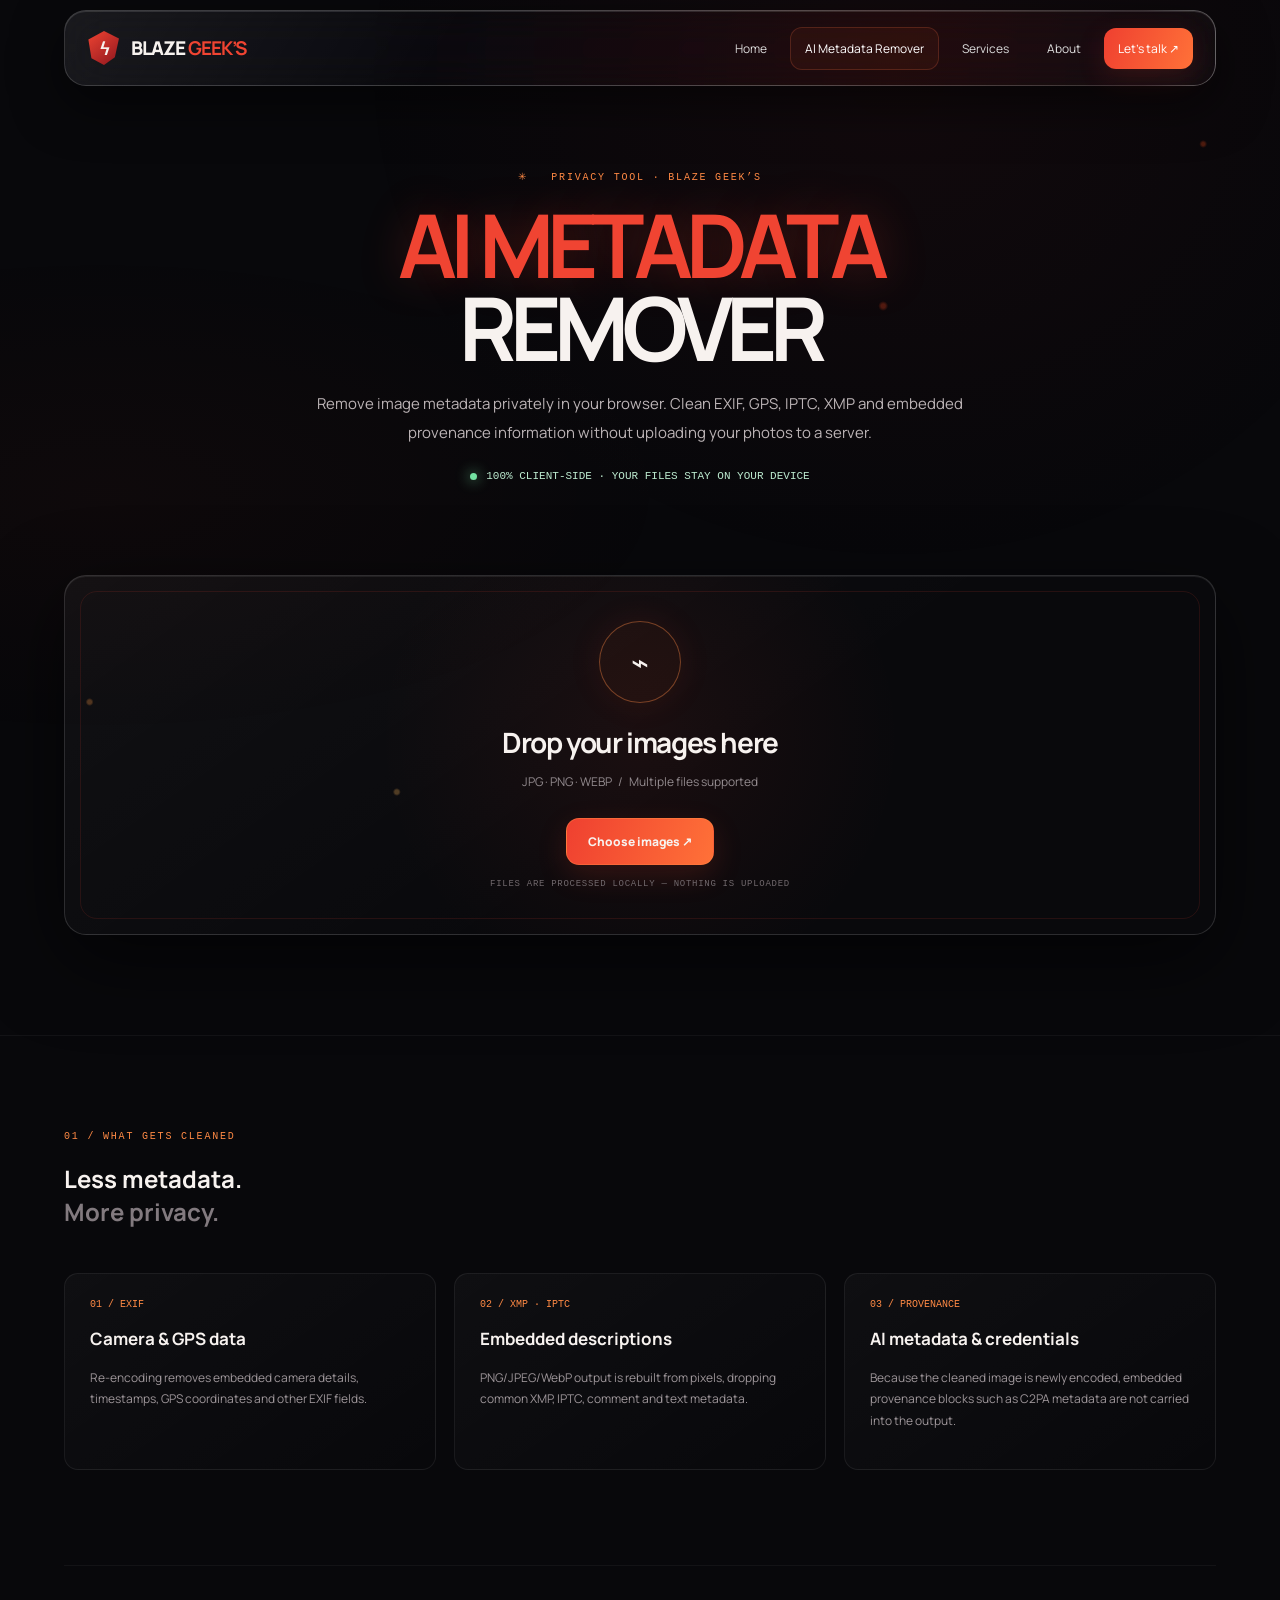
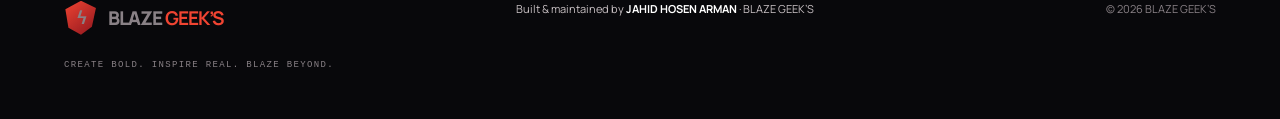
==== aimetadataremover/index.html @ 6d4a9574 "Add AI Metadata Remover friendly route" ====
<!doctype html><html lang="en"><head><meta charset="utf-8"><meta name="viewport" content="width=device-width,initial-scale=1"><meta http-equiv="refresh" content="0; url=/ai-metadata-remover.html"><link rel="canonical" href="/ai-metadata-remover.html"><title>AI Metadata Remover — BLAZE GEEK’s</title><script>location.replace('/ai-metadata-remover.html')</script></head><body><p>Opening <a href="/ai-metadata-remover.html">AI Metadata Remover</a>…</p></body></html>
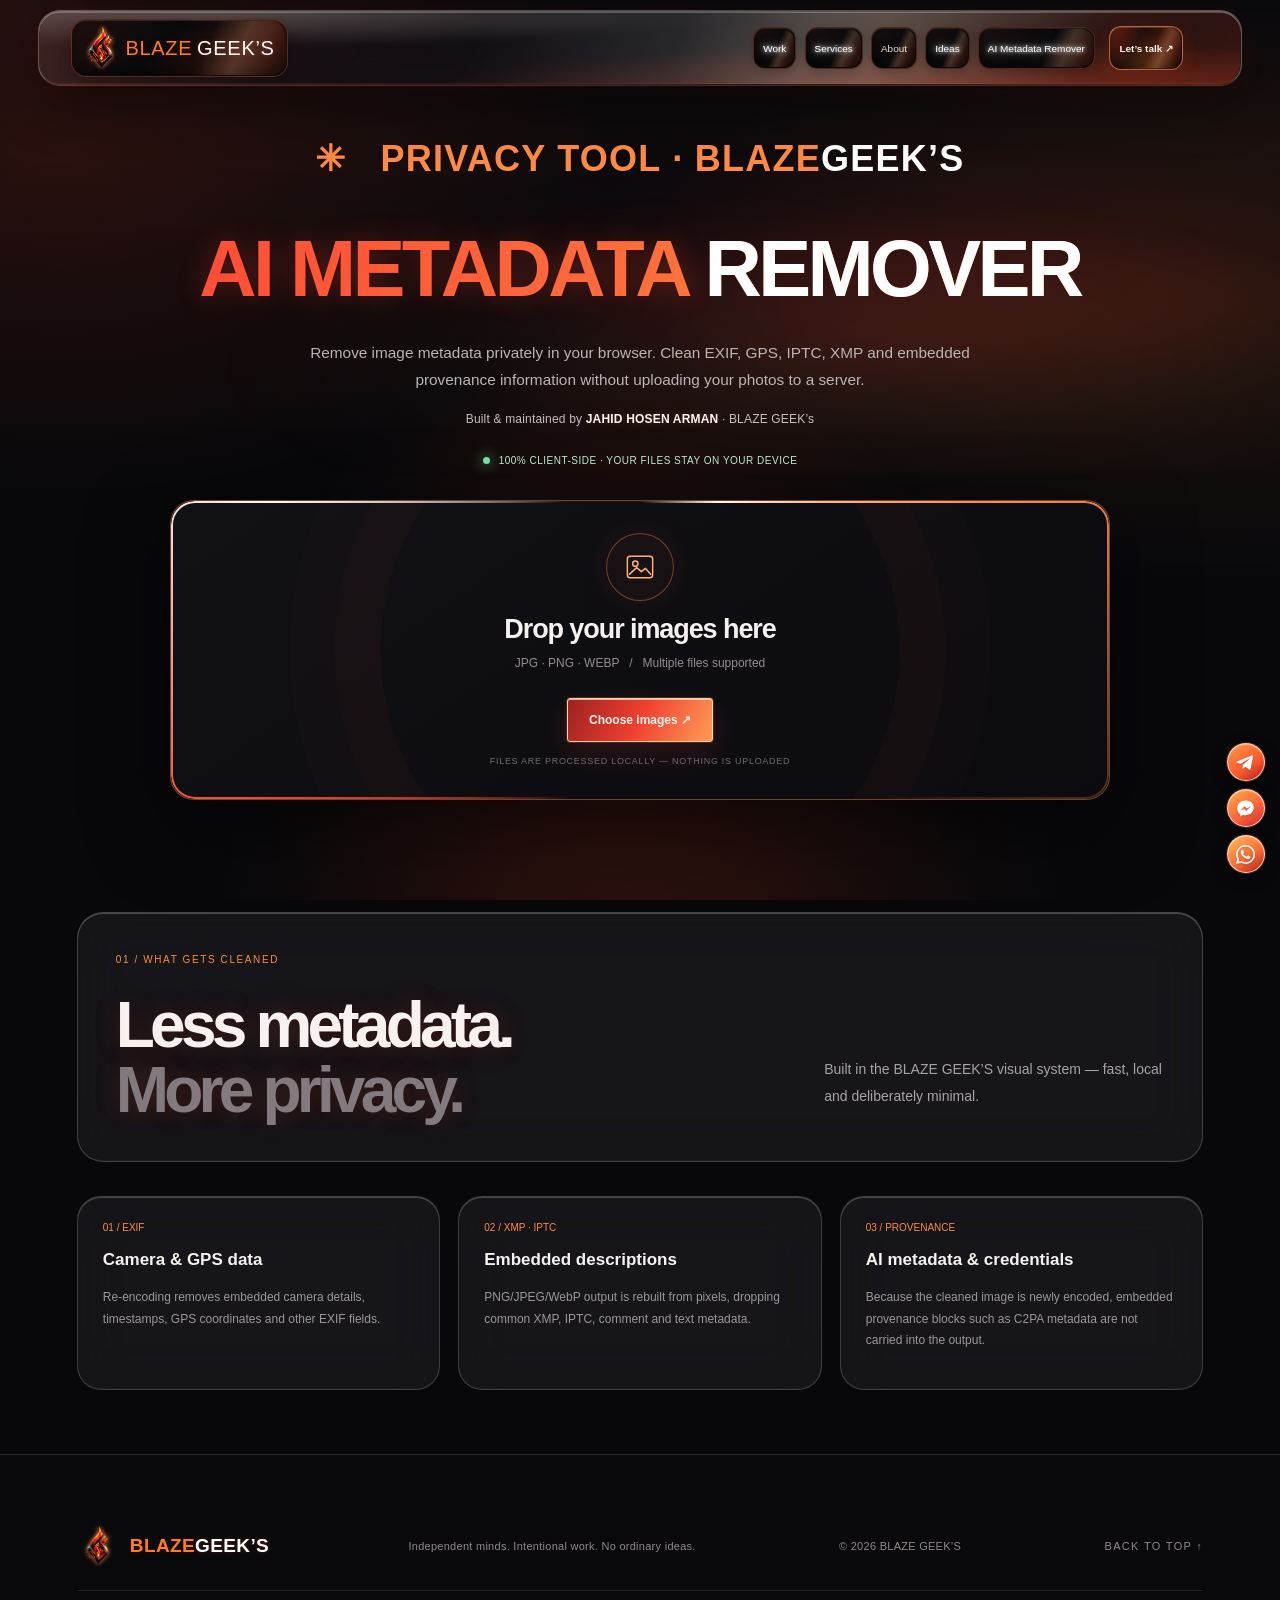
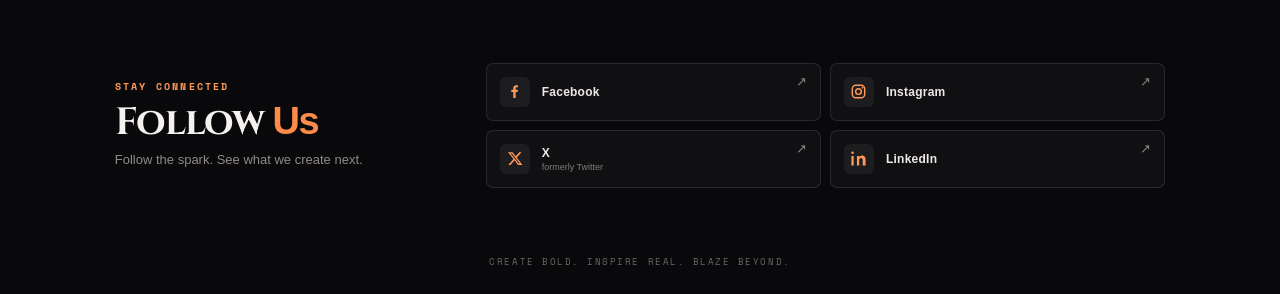
==== commit 0c4939bf: "Apply premium motion-free footer sitewide" ====
--- a/aimetadataremover/index.html
+++ b/aimetadataremover/index.html
@@ -1 +1,2 @@
-<!doctype html><html lang="en"><head><meta charset="utf-8"><meta name="viewport" content="width=device-width,initial-scale=1"><meta http-equiv="refresh" content="0; url=/ai-metadata-remover.html"><link rel="canonical" href="/ai-metadata-remover.html"><title>AI Metadata Remover — BLAZE GEEK’s</title><script>location.replace('/ai-metadata-remover.html')</script></head><body><p>Opening <a href="/ai-metadata-remover.html">AI Metadata Remover</a>…</p></body></html>+<!doctype html><html lang="en"><head><meta charset="utf-8"><meta name="viewport" content="width=device-width,initial-scale=1"><meta http-equiv="refresh" content="0; url=/ai-metadata-remover.html"><link rel="canonical" href="/ai-metadata-remover.html"><title>AI Metadata Remover — BLAZE GEEK’s</title><script>location.replace('/ai-metadata-remover.html')</script><link rel="stylesheet" href="/assets/footer.css?v=2">
+</head><body><p>Opening <a href="/ai-metadata-remover.html">AI Metadata Remover</a>…</p></body></html>
--- a/assets/footer.css
+++ b/assets/footer.css
@@ -0,0 +1,215 @@
+/* BLAZE GEEK's — restrained, premium, motion-free sitewide footer */
+html body footer {
+  display: block !important;
+  width: 100% !important;
+  box-sizing: border-box !important;
+  padding: clamp(42px, 6vw, 72px) max(6%, calc((100% - 1200px) / 2)) 24px !important;
+  margin: 0 !important;
+  color: #a9a2a0 !important;
+  background: #09090b !important;
+  border-top: 1px solid rgba(255,255,255,.12) !important;
+  font-family: Manrope, Arial, sans-serif !important;
+  font-size: 12px !important;
+  isolation: isolate !important;
+}
+html body footer,
+html body footer *,
+html body footer *::before,
+html body footer *::after {
+  animation: none !important;
+  animation-name: none !important;
+  animation-duration: 0s !important;
+  animation-delay: 0s !important;
+  animation-play-state: paused !important;
+  transition: none !important;
+  transform: none !important;
+  filter: none !important;
+  backdrop-filter: none !important;
+  -webkit-backdrop-filter: none !important;
+  will-change: auto !important;
+  scroll-behavior: auto !important;
+}
+html body footer::before,
+html body footer::after,
+html body footer *::before,
+html body footer *::after {
+  content: none !important;
+  display: none !important;
+  animation: none !important;
+}
+html body footer .footerrow {
+  display: flex !important;
+  align-items: center !important;
+  justify-content: space-between !important;
+  gap: 18px 28px !important;
+  flex-wrap: wrap !important;
+  padding: 0 0 25px !important;
+  margin: 0 !important;
+  border: 0 !important;
+  border-bottom: 1px solid rgba(255,255,255,.10) !important;
+}
+html body footer .footerrow > .logo {
+  display: inline-flex !important;
+  align-items: center !important;
+  gap: 11px !important;
+  flex: 0 0 auto !important;
+  color: #f5f1ee !important;
+  text-shadow: none !important;
+  font-size: 19px !important;
+  letter-spacing: .02em !important;
+}
+html body footer .footerrow .brand-logo-img {
+  width: 38px !important;
+  height: 38px !important;
+  object-fit: contain !important;
+}
+html body footer .footerrow .brand-wordmark {
+  color: #f5f1ee !important;
+  -webkit-text-fill-color: #f5f1ee !important;
+  text-shadow: none !important;
+}
+html body footer .footerrow .brand-word-first {
+  color: #ff7a24 !important;
+  -webkit-text-fill-color: #ff7a24 !important;
+  background: none !important;
+  background-image: none !important;
+  text-shadow: none !important;
+}
+html body footer .footerrow > span,
+html body footer .footerrow > a:not(.logo) {
+  color: #918987 !important;
+  font-size: 11px !important;
+  line-height: 1.7 !important;
+  letter-spacing: .025em !important;
+}
+html body footer .footerrow > a:not(.logo) {
+  text-transform: uppercase !important;
+  letter-spacing: .12em !important;
+}
+html body footer .footerrow > a:hover {
+  color: #ff9a5b !important;
+}
+html body footer .footer-socials {
+  display: grid !important;
+  grid-template-columns: minmax(190px,.8fr) minmax(0,1.7fr) !important;
+  align-items: center !important;
+  gap: 24px clamp(22px,4vw,52px) !important;
+  margin: 28px 0 24px !important;
+  padding: 0 !important;
+  border: 0 !important;
+  border-radius: 0 !important;
+  background: transparent !important;
+  box-shadow: none !important;
+  overflow: visible !important;
+}
+html body footer .footer-social-heading { min-width: 0 !important; }
+html body footer .footer-social-kicker {
+  color: #ff9a5b !important;
+  font: 700 9px/1.6 'Space Mono', monospace !important;
+  letter-spacing: .2em !important;
+}
+html body footer .footer-social-heading h2 {
+  margin: 9px 0 7px !important;
+  color: #f5f1ee !important;
+  font: 700 clamp(25px,3vw,34px)/1.12 Cinzel, Georgia, serif !important;
+  letter-spacing: -.025em !important;
+}
+html body footer .footer-social-heading h2 span {
+  color: #ff8b49 !important;
+  text-shadow: none !important;
+}
+html body footer .footer-social-heading p {
+  margin: 0 !important;
+  color: #918987 !important;
+  font-size: 12px !important;
+  line-height: 1.8 !important;
+}
+html body footer .social-links {
+  display: grid !important;
+  grid-template-columns: repeat(2,minmax(0,1fr)) !important;
+  gap: 9px !important;
+}
+html body footer .social-link {
+  position: relative !important;
+  display: flex !important;
+  align-items: center !important;
+  gap: 12px !important;
+  min-width: 0 !important;
+  min-height: 58px !important;
+  padding: 10px 13px !important;
+  overflow: visible !important;
+  border: 1px solid rgba(255,255,255,.11) !important;
+  border-radius: 7px !important;
+  background: #101013 !important;
+  color: #eee8e4 !important;
+  box-shadow: none !important;
+  text-decoration: none !important;
+}
+html body footer .social-link:hover,
+html body footer .social-link:focus-visible {
+  border-color: rgba(255,138,73,.48) !important;
+  background: #141114 !important;
+  color: #fff !important;
+  outline: none !important;
+}
+html body footer .social-icon {
+  display: grid !important;
+  place-items: center !important;
+  flex: 0 0 30px !important;
+  width: 30px !important;
+  height: 30px !important;
+  border-radius: 6px !important;
+  background: rgba(255,255,255,.055) !important;
+  color: #ff9a5b !important;
+}
+html body footer .social-icon svg { display: block !important; width: 17px !important; height: 17px !important; }
+html body footer .social-label {
+  display: flex !important;
+  flex-direction: column !important;
+  gap: 2px !important;
+  min-width: 0 !important;
+  color: #eee8e4 !important;
+  font-size: 12px !important;
+  font-weight: 700 !important;
+}
+html body footer .social-label small { color: #817a78 !important; font-size: 9px !important; }
+html body footer .social-arrow {
+  margin-left: auto !important;
+  color: #8b8380 !important;
+  font-size: 13px !important;
+}
+html body footer > .mono {
+  margin: 0 !important;
+  padding-top: 2px !important;
+  color: #6f6867 !important;
+  font: 9px/1.8 'Space Mono', monospace !important;
+  letter-spacing: .17em !important;
+  text-align: center !important;
+}
+html body footer .reveal,
+html body footer .reveal.in {
+  opacity: 1 !important;
+  transform: none !important;
+  transition: none !important;
+}
+@media (max-width: 760px) {
+  html body footer { padding: 38px 6% 20px !important; }
+  html body footer .footerrow {
+    display: flex !important;
+    flex-direction: column !important;
+    align-items: flex-start !important;
+    gap: 12px !important;
+    padding-bottom: 21px !important;
+  }
+  html body footer .footer-socials {
+    grid-template-columns: minmax(0,1fr) !important;
+    gap: 17px !important;
+    margin: 24px 0 20px !important;
+  }
+  html body footer .footer-social-heading h2 { font-size: 28px !important; }
+  html body footer .social-links { grid-template-columns: repeat(2,minmax(0,1fr)) !important; }
+  html body footer .social-link { min-height: 54px !important; padding: 9px !important; gap: 8px !important; }
+}
+@media (max-width: 370px) {
+  html body footer .social-links { grid-template-columns: 1fr !important; }
+}
